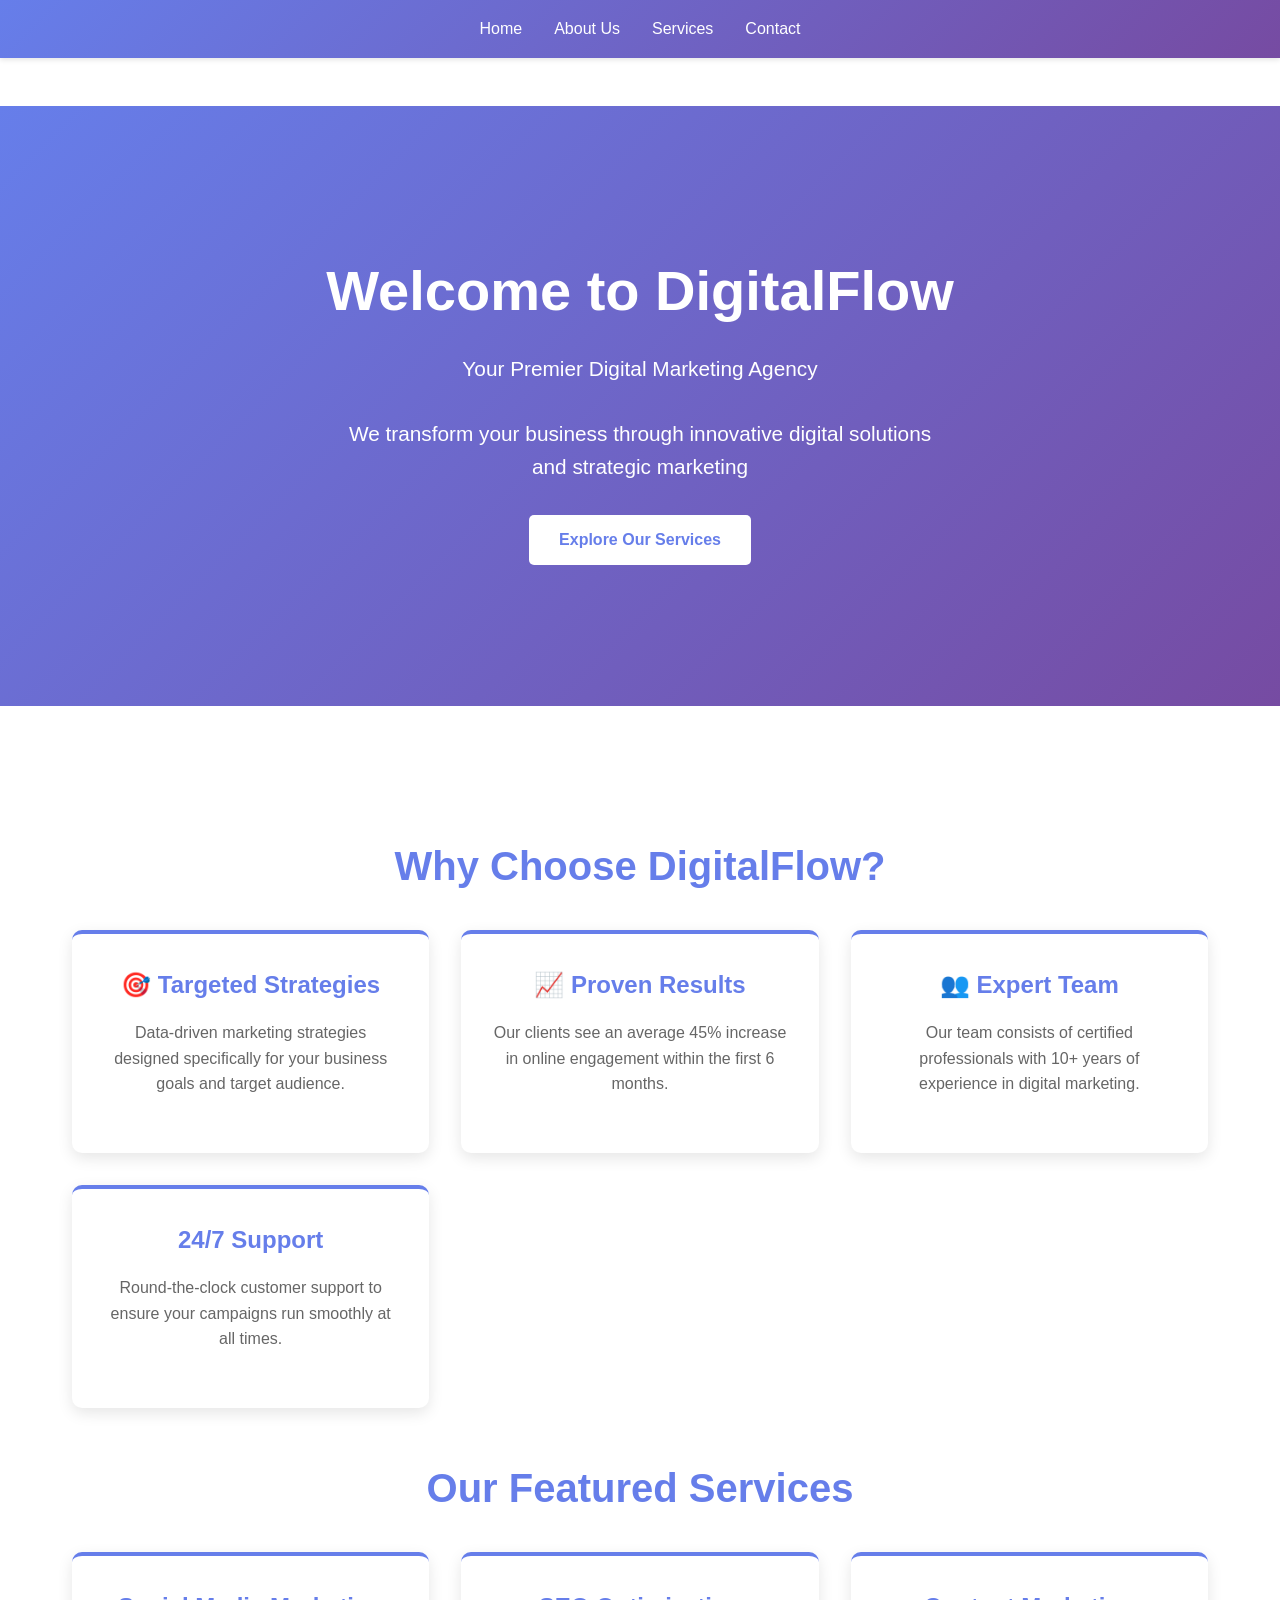
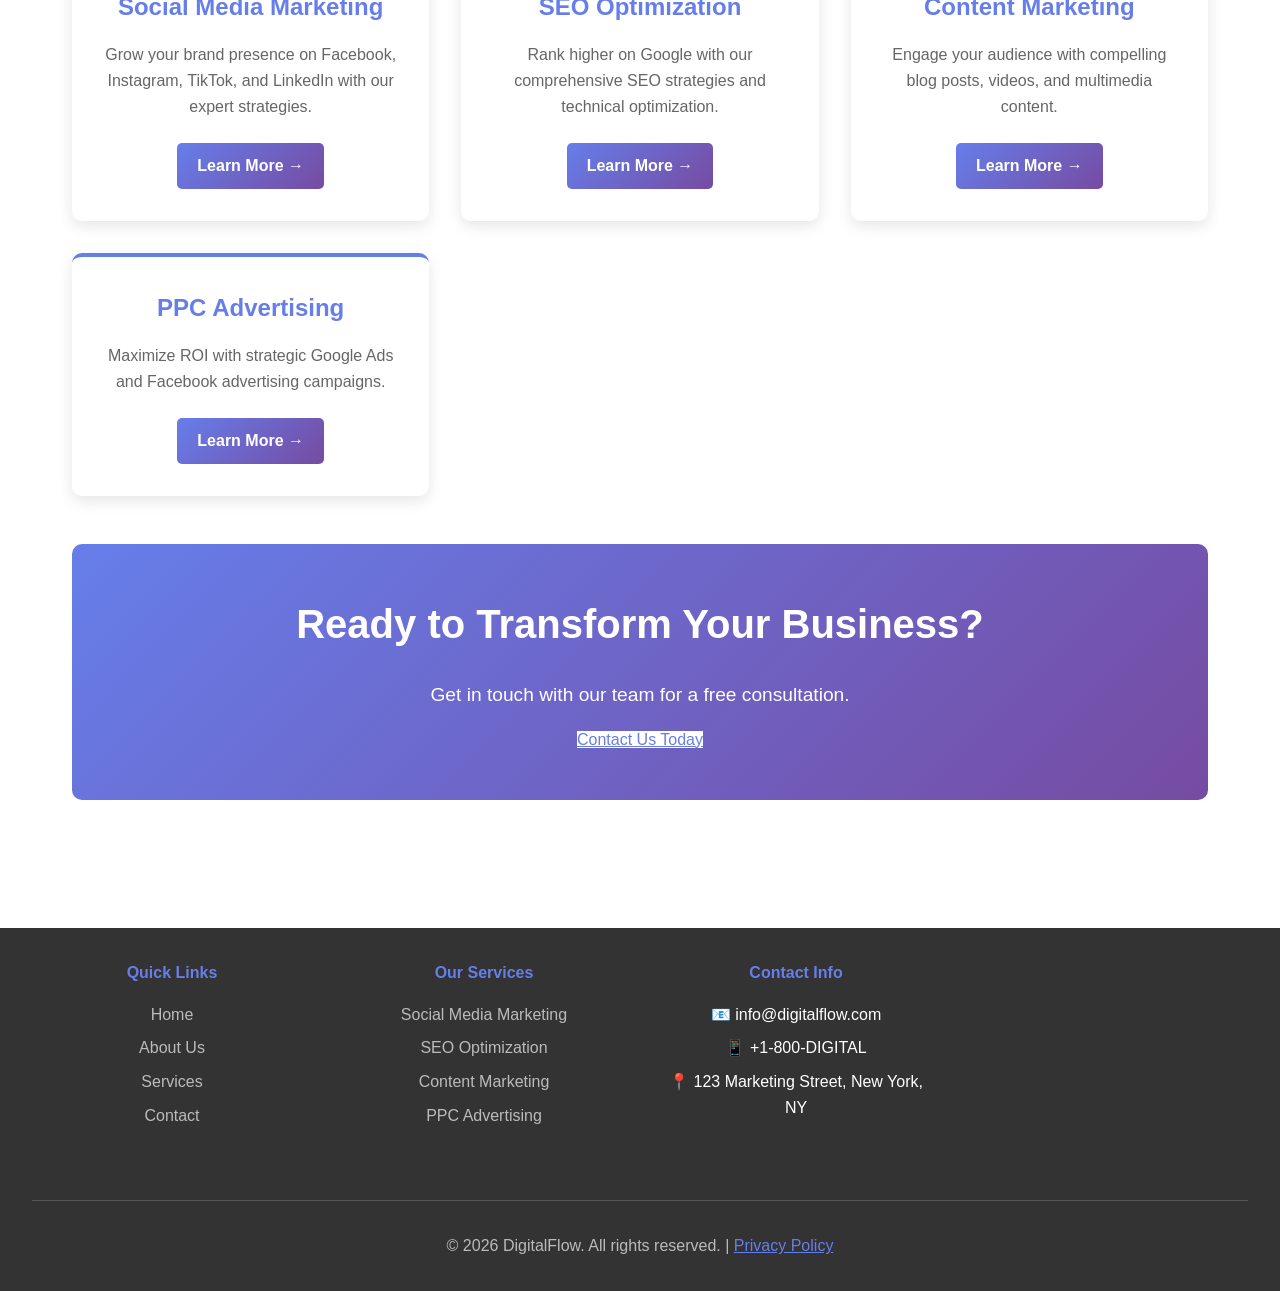
==== index.html @ e255d8bb "first commit" ====
<!DOCTYPE html>
<html lang="en">
<head>
    <meta charset="UTF-8">
    <meta name="viewport" content="width=device-width, initial-scale=1.0">
    <title>DigitalFlow - Digital Marketing Agency</title>
    <link rel="stylesheet" href="style.css">
</head>
<body>
    <!-- Navigation Bar -->
    <nav>
        <ul>
            <li><a href="index.html">Home</a></li>
            <li><a href="about.html">About Us</a></li>
            <li><a href="services.html">Services</a></li>
            <li><a href="contact.html">Contact</a></li>
        </ul>
    </nav>

    <!-- Hero Section -->
    <section class="hero">
        <h1>Welcome to DigitalFlow</h1>
        <p>Your Premier Digital Marketing Agency</p>
        <p>We transform your business through innovative digital solutions and strategic marketing</p>
        <a href="services.html" class="btn">Explore Our Services</a>
    </section>

    <!-- Main Content -->
    <main>
        <!-- Quick Overview -->
        <section class="quick-overview">
            <h2>Why Choose DigitalFlow?</h2>
            <div class="services-grid">
                <div class="service-card">
                    <h3>🎯 Targeted Strategies</h3>
                    <p>Data-driven marketing strategies designed specifically for your business goals and target audience.</p>
                </div>
                <div class="service-card">
                    <h3>📈 Proven Results</h3>
                    <p>Our clients see an average 45% increase in online engagement within the first 6 months.</p>
                </div>
                <div class="service-card">
                    <h3>👥 Expert Team</h3>
                    <p>Our team consists of certified professionals with 10+ years of experience in digital marketing.</p>
                </div>
                <div class="service-card">
                    <h3>24/7 Support</h3>
                    <p>Round-the-clock customer support to ensure your campaigns run smoothly at all times.</p>
                </div>
            </div>
        </section>

        <!-- Featured Services -->
        <section class="featured-services">
            <h2>Our Featured Services</h2>
            <div class="services-grid">
                <div class="service-card">
                    <h3>Social Media Marketing</h3>
                    <p>Grow your brand presence on Facebook, Instagram, TikTok, and LinkedIn with our expert strategies.</p>
                    <a href="service-social-media.html">Learn More →</a>
                </div>
                <div class="service-card">
                    <h3>SEO Optimization</h3>
                    <p>Rank higher on Google with our comprehensive SEO strategies and technical optimization.</p>
                    <a href="service-seo.html">Learn More →</a>
                </div>
                <div class="service-card">
                    <h3>Content Marketing</h3>
                    <p>Engage your audience with compelling blog posts, videos, and multimedia content.</p>
                    <a href="service-content.html">Learn More →</a>
                </div>
                <div class="service-card">
                    <h3>PPC Advertising</h3>
                    <p>Maximize ROI with strategic Google Ads and Facebook advertising campaigns.</p>
                    <a href="service-ppc.html">Learn More →</a>
                </div>
            </div>
        </section>

        <!-- Call to Action -->
        <section style="background: linear-gradient(135deg, #667eea 0%, #764ba2 100%); color: white; padding: 3rem 2rem; border-radius: 10px; text-align: center; margin-top: 3rem;">
            <h2 style="color: white;">Ready to Transform Your Business?</h2>
            <p style="font-size: 1.2rem; margin: 1rem 0;">Get in touch with our team for a free consultation.</p>
            <a href="contact.html" class="btn" style="background: white; color: #667eea;">Contact Us Today</a>
        </section>
    </main>

    <!-- Footer -->
    <footer>
        <div class="footer-section">
            <h4>Quick Links</h4>
            <ul>
                <li><a href="index.html">Home</a></li>
                <li><a href="about.html">About Us</a></li>
                <li><a href="services.html">Services</a></li>
                <li><a href="contact.html">Contact</a></li>
            </ul>
        </div>
        <div class="footer-section">
            <h4>Our Services</h4>
            <ul>
                <li><a href="service-social-media.html">Social Media Marketing</a></li>
                <li><a href="service-seo.html">SEO Optimization</a></li>
                <li><a href="service-content.html">Content Marketing</a></li>
                <li><a href="service-ppc.html">PPC Advertising</a></li>
            </ul>
        </div>
        <div class="footer-section">
            <h4>Contact Info</h4>
            <ul>
                <li>📧 info@digitalflow.com</li>
                <li>📱 +1-800-DIGITAL</li>
                <li>📍 123 Marketing Street, New York, NY</li>
            </ul>
        </div>
        <div class="footer-bottom" style="grid-column: 1 / -1;">
            <p>&copy; 2026 DigitalFlow. All rights reserved. | <a href="#privacy" style="color: #667eea;">Privacy Policy</a></p>
        </div>
    </footer>
</body>
</html>
---- style.css ----
* {
    margin: 0;
    padding: 0;
    box-sizing: border-box;
}

body {
    font-family: 'Segoe UI', Tahoma, Geneva, Verdana, sans-serif;
    line-height: 1.6;
    color: #333;
}

/* Navigation Bar */
nav {
    background: linear-gradient(135deg, #667eea 0%, #764ba2 100%);
    padding: 1rem 2rem;
    position: sticky;
    top: 0;
    z-index: 1000;
    box-shadow: 0 2px 5px rgba(0, 0, 0, 0.1);
}

nav ul {
    list-style: none;
    display: flex;
    justify-content: center;
    flex-wrap: wrap;
    gap: 2rem;
}

nav a {
    color: white;
    text-decoration: none;
    font-weight: 500;
    transition: opacity 0.3s ease;
}

nav a:hover {
    opacity: 0.8;
    text-decoration: underline;
}

/* Hero Section */
.hero {
    background: linear-gradient(135deg, #667eea 0%, #764ba2 100%);
    color: white;
    padding: 100px 2rem;
    text-align: center;
    min-height: 600px;
    display: flex;
    align-items: center;
    justify-content: center;
    flex-direction: column;
}

.hero h1 {
    font-size: 3.5rem;
    margin-bottom: 1rem;
    animation: slideIn 0.8s ease;
}

.hero p {
    font-size: 1.3rem;
    margin-bottom: 2rem;
    max-width: 600px;
}

.hero .btn {
    background: white;
    color: #667eea;
    padding: 12px 30px;
    border: none;
    border-radius: 5px;
    cursor: pointer;
    font-size: 1rem;
    font-weight: 600;
    transition: transform 0.3s, box-shadow 0.3s;
    text-decoration: none;
    display: inline-block;
}

.hero .btn:hover {
    transform: translateY(-2px);
    box-shadow: 0 5px 15px rgba(0, 0, 0, 0.2);
}

@keyframes slideIn {
    from {
        opacity: 0;
        transform: translateY(-20px);
    }
    to {
        opacity: 1;
        transform: translateY(0);
    }
}

/* Main Content */
main {
    max-width: 1200px;
    margin: 0 auto;
    padding: 2rem;
}

section {
    margin: 3rem 0;
}

h2 {
    color: #667eea;
    font-size: 2.5rem;
    margin-bottom: 1.5rem;
    text-align: center;
}

h3 {
    color: #764ba2;
    font-size: 1.5rem;
    margin-bottom: 1rem;
}

/* About Section */
.about-content {
    display: grid;
    grid-template-columns: 1fr 1fr;
    gap: 2rem;
    align-items: center;
}

.about-content img {
    width: 100%;
    border-radius: 10px;
    box-shadow: 0 5px 15px rgba(0, 0, 0, 0.1);
}

.about-text p {
    margin-bottom: 1rem;
    font-size: 1.1rem;
    line-height: 1.8;
}

/* Services Grid */
.services-grid {
    display: grid;
    grid-template-columns: repeat(auto-fit, minmax(280px, 1fr));
    gap: 2rem;
    margin: 2rem 0;
}

.service-card {
    background: white;
    border-radius: 10px;
    padding: 2rem;
    text-align: center;
    box-shadow: 0 5px 15px rgba(0, 0, 0, 0.1);
    transition: transform 0.3s, box-shadow 0.3s;
    border-top: 4px solid #667eea;
}

.service-card:hover {
    transform: translateY(-5px);
    box-shadow: 0 10px 25px rgba(0, 0, 0, 0.15);
}

.service-card img {
    width: 100%;
    height: 200px;
    object-fit: cover;
    border-radius: 8px;
    margin-bottom: 1rem;
}

.service-card h3 {
    color: #667eea;
}

.service-card p {
    color: #666;
    margin-bottom: 1.5rem;
}

.service-card a {
    color: white;
    background: linear-gradient(135deg, #667eea 0%, #764ba2 100%);
    padding: 10px 20px;
    border-radius: 5px;
    text-decoration: none;
    font-weight: 600;
    display: inline-block;
    transition: opacity 0.3s;
}

.service-card a:hover {
    opacity: 0.9;
}

/* Service Detail Page */
.service-detail {
    background: white;
    border-radius: 10px;
    padding: 2rem;
    margin: 2rem 0;
}

.service-detail img {
    width: 100%;
    max-width: 800px;
    height: 400px;
    object-fit: cover;
    border-radius: 10px;
    margin-bottom: 2rem;
}

.service-detail-content {
    display: grid;
    grid-template-columns: 2fr 1fr;
    gap: 2rem;
}

.service-features {
    background: #f8f9fa;
    padding: 2rem;
    border-radius: 10px;
    margin-top: 2rem;
}

.service-features ul {
    list-style: none;
    padding-left: 0;
}

.service-features li {
    padding: 0.8rem 0;
    padding-left: 2rem;
    position: relative;
    color: #555;
}

.service-features li:before {
    content: "✓";
    position: absolute;
    left: 0;
    color: #667eea;
    font-weight: bold;
    font-size: 1.2rem;
}

.pricing-box {
    background: linear-gradient(135deg, #667eea 0%, #764ba2 100%);
    color: white;
    padding: 2rem;
    border-radius: 10px;
    text-align: center;
    height: fit-content;
    position: sticky;
    top: 100px;
}

.pricing-box h3 {
    color: white;
    margin-bottom: 1rem;
}

.price {
    font-size: 2.5rem;
    font-weight: bold;
    margin: 1rem 0;
}

.pricing-box button {
    background: white;
    color: #667eea;
    border: none;
    padding: 12px 30px;
    border-radius: 5px;
    font-weight: 600;
    cursor: pointer;
    margin-top: 1rem;
    width: 100%;
    transition: transform 0.3s;
}

.pricing-box button:hover {
    transform: scale(1.05);
}

/* Contact Form */
.contact-form {
    max-width: 600px;
    margin: 2rem auto;
    background: white;
    padding: 2rem;
    border-radius: 10px;
    box-shadow: 0 5px 15px rgba(0, 0, 0, 0.1);
}

.form-group {
    margin-bottom: 1.5rem;
}

.form-group label {
    display: block;
    margin-bottom: 0.5rem;
    color: #333;
    font-weight: 500;
}

.form-group input,
.form-group textarea {
    width: 100%;
    padding: 10px;
    border: 1px solid #ddd;
    border-radius: 5px;
    font-family: inherit;
    font-size: 1rem;
}

.form-group input:focus,
.form-group textarea:focus {
    outline: none;
    border-color: #667eea;
    box-shadow: 0 0 5px rgba(102, 126, 234, 0.3);
}

.form-group textarea {
    resize: vertical;
    min-height: 120px;
}

.form-group button {
    background: linear-gradient(135deg, #667eea 0%, #764ba2 100%);
    color: white;
    padding: 12px 30px;
    border: none;
    border-radius: 5px;
    cursor: pointer;
    font-size: 1rem;
    font-weight: 600;
    transition: opacity 0.3s;
    width: 100%;
}

.form-group button:hover {
    opacity: 0.9;
}

/* Footer */
footer {
    background: #333;
    color: white;
    padding: 2rem;
    margin-top: 3rem;
}

footer {
    display: grid;
    grid-template-columns: repeat(auto-fit, minmax(250px, 1fr));
    gap: 2rem;
    text-align: center;
}

.footer-section h4 {
    margin-bottom: 1rem;
    color: #667eea;
}

.footer-section ul {
    list-style: none;
}

.footer-section ul li {
    margin: 0.5rem 0;
}

.footer-section a {
    color: #bbb;
    text-decoration: none;
    transition: color 0.3s;
}

.footer-section a:hover {
    color: #667eea;
}

.footer-bottom {
    text-align: center;
    padding-top: 2rem;
    margin-top: 2rem;
    border-top: 1px solid #555;
    color: #bbb;
}

/* Responsive */
@media (max-width: 768px) {
    nav ul {
        gap: 1rem;
        flex-direction: column;
    }

    .hero h1 {
        font-size: 2rem;
    }

    .about-content {
        grid-template-columns: 1fr;
    }

    .service-detail-content {
        grid-template-columns: 1fr;
    }

    .pricing-box {
        position: static;
    }

    footer {
        grid-template-columns: 1fr;
    }
}
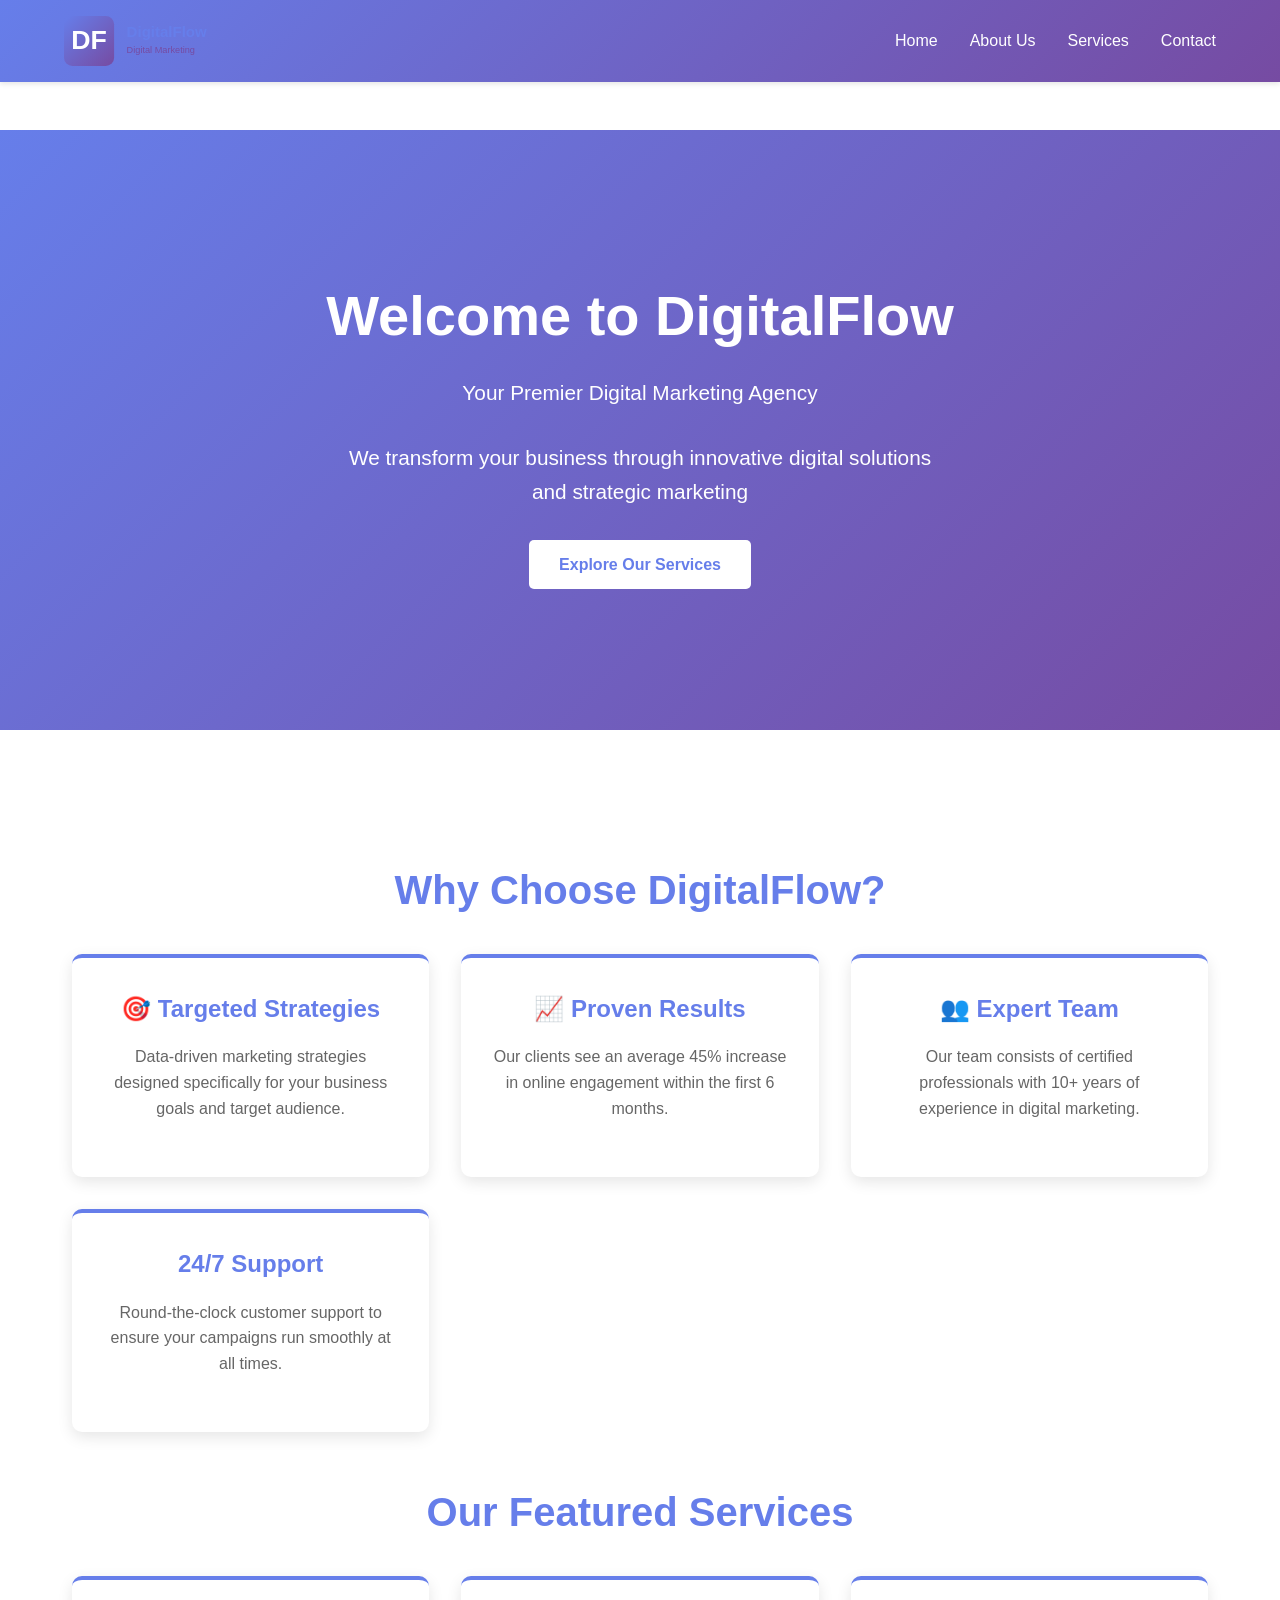
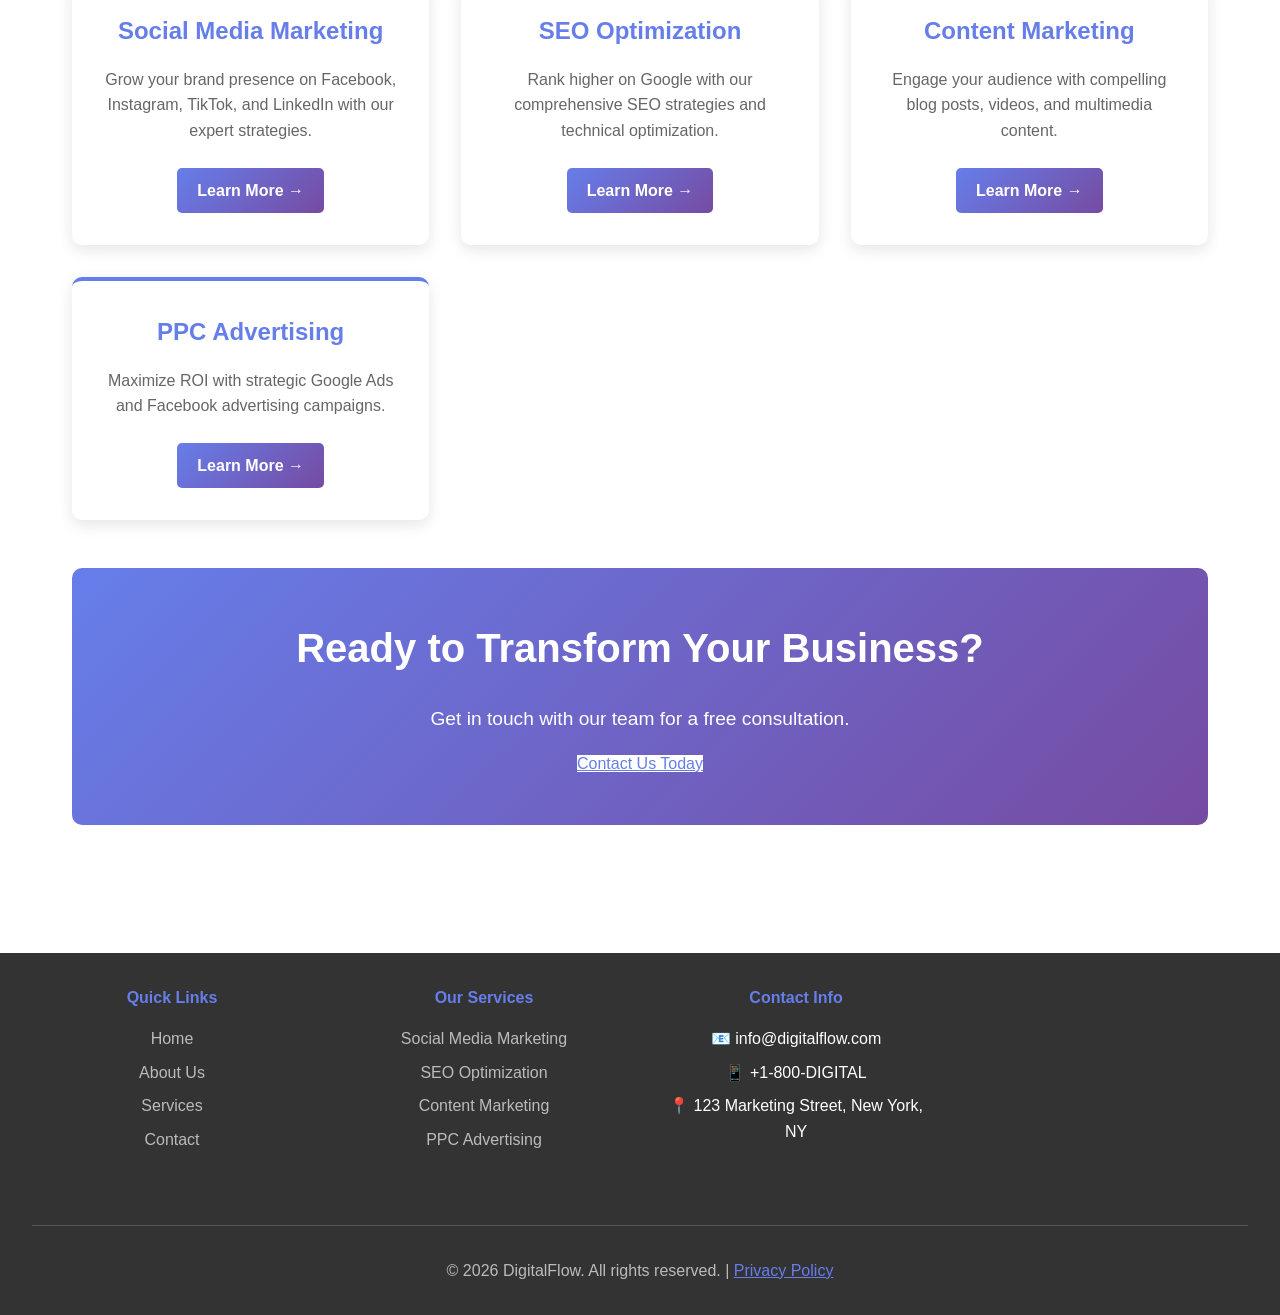
==== commit f7a7480f: "Add company logo and images to all pages" ====
--- a/index.html
+++ b/index.html
@@ -9,12 +9,17 @@
 <body>
     <!-- Navigation Bar -->
     <nav>
-        <ul>
-            <li><a href="index.html">Home</a></li>
-            <li><a href="about.html">About Us</a></li>
-            <li><a href="services.html">Services</a></li>
-            <li><a href="contact.html">Contact</a></li>
-        </ul>
+        <div style="display: flex; align-items: center; justify-content: space-between; padding: 0 2rem;">
+            <div style="display: flex; align-items: center; gap: 1rem;">
+                <img src="assets/images/logo.svg" alt="DigitalFlow Logo" style="height: 50px;">
+            </div>
+            <ul>
+                <li><a href="index.html">Home</a></li>
+                <li><a href="about.html">About Us</a></li>
+                <li><a href="services.html">Services</a></li>
+                <li><a href="contact.html">Contact</a></li>
+            </ul>
+        </div>
     </nav>
 
     <!-- Hero Section -->
